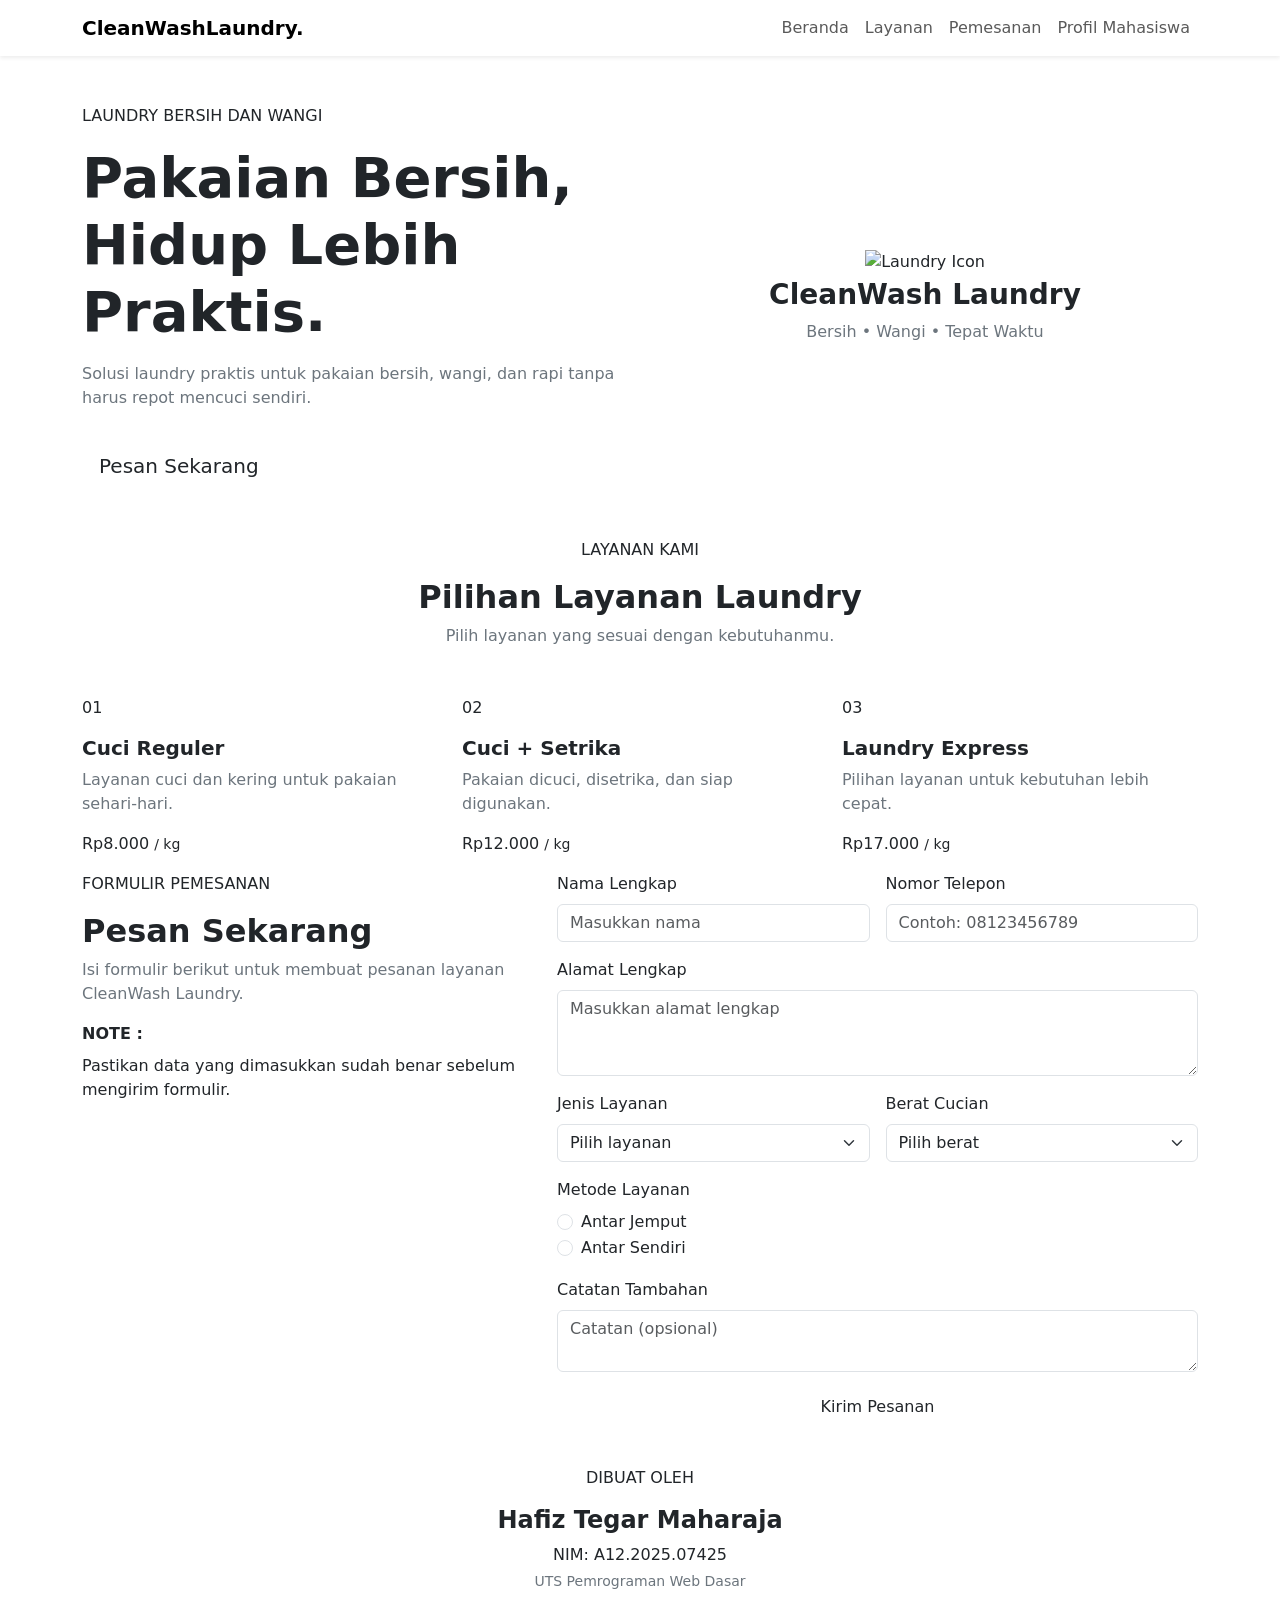
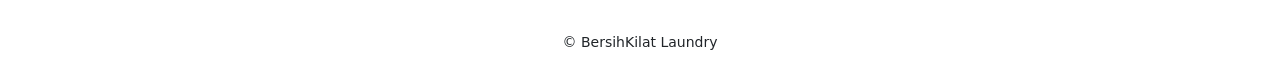
==== index.html @ f5bc52a9 "Add files via upload" ====
<!DOCTYPE html>
<html lang="id">
<head>
    <meta charset="UTF-8">
    <meta name="viewport" content="width=device-width, initial-scale=1.0">
    <title>CleanWash Laundry</title>

    <!-- Bootstrap 5.3.8 -->
    <link href="https://cdn.jsdelivr.net/npm/bootstrap@5.3.8/dist/css/bootstrap.min.css"
          rel="stylesheet"
          integrity="sha384-sRIl4kxILFvY47J16cr9ZwB07vP4J8+LH7qKQnuqkuIAvNWLzeN8tE5YBujZqJLB"
          crossorigin="anonymous">

    <!-- CSS buatan sendiri -->
    <link rel="stylesheet" href="style.css">
    <script src="script.js" defer></script>
</head>
<body>

<!-- NAVBAR -->
<nav class="navbar navbar-expand-lg navbar-light bg-white sticky-top shadow-sm">
    <div class="container">
        <a class="navbar-brand fw-bold" href="#beranda">
            CleanWash<span class="text-hijau">Laundry.</span>
        </a>

        <button class="navbar-toggler" type="button"
                data-bs-toggle="collapse" data-bs-target="#menuNavbar"
                aria-controls="menuNavbar" aria-expanded="false"
                aria-label="Buka navigasi">
            <span class="navbar-toggler-icon"></span>
        </button>

        <div class="collapse navbar-collapse" id="menuNavbar">
            <ul class="navbar-nav ms-auto">
                <li class="nav-item">
                    <a class="nav-link" href="#beranda">Beranda</a>
                </li>
                <li class="nav-item">
                    <a class="nav-link" href="#layanan">Layanan</a>
                </li>
                <li class="nav-item">
                    <a class="nav-link" href="#pesanan">Pemesanan</a>
                </li>
                <li class="nav-item">
                    <a class="nav-link" href="#profil">Profil Mahasiswa</a>
                </li>
            </ul>
        </div>
    </div>
</nav>

<main>
    <header class="hero" id="beranda">
        <div class="container py-5">
            <div class="row align-items-center g-4">
                <div class="col-lg-6">
                    <p class="label-hijau">LAUNDRY BERSIH DAN WANGI</p>
                    <h1 class="display-4 fw-bold">
                        Pakaian Bersih,<br>
                        Hidup Lebih Praktis.
                    </h1>
                    <p class="text-secondary mt-3">
                        Solusi laundry praktis untuk pakaian bersih,
                        wangi, dan rapi tanpa harus repot mencuci sendiri.
                    </p>

                    <a href="#pesanan" class="btn btn-hijau btn-lg mt-3">
                        Pesan Sekarang
                    </a>
                </div>

                <div class="col-lg-6">
                    <div class="hero-card text-center">
                        <img src="/images/vecteezy_laundry-logo-design-vector-template_13979514.jpg" alt="Laundry Icon" class="img-fluid mb-1">
                        <h3 class="fw-bold">CleanWash Laundry</h3>
                        <p class="text-secondary mb-0">
                            Bersih • Wangi • Tepat Waktu
                        </p>
                    </div>
                </div>
            </div>
        </div>
    </header>

    <!-- LAYANAN -->
    <section class="section-padding" id="layanan">
        <div class="container">
            <div class="text-center mb-5">
                <p class="label-hijau">LAYANAN KAMI</p>
                <h2 class="fw-bold">Pilihan Layanan Laundry</h2>
                <p class="text-secondary">
                    Pilih layanan yang sesuai dengan kebutuhanmu.
                </p>
            </div>

            <div class="row g-4">
                <div class="col-md-4">
                    <article class="service-card h-100">
                        <span class="nomor">01</span>
                        <h3 class="h5 fw-bold mt-3">Cuci Reguler</h3>
                        <p class="text-secondary">
                            Layanan cuci dan kering untuk pakaian sehari-hari.
                        </p>
                        <p class="harga">Rp8.000 <small>/ kg</small></p>
                    </article>
                </div>

                <div class="col-md-4">
                    <article class="service-card h-100">
                        <span class="nomor">02</span>
                        <h3 class="h5 fw-bold mt-3">Cuci + Setrika</h3>
                        <p class="text-secondary">
                            Pakaian dicuci, disetrika, dan siap digunakan.
                        </p>
                        <p class="harga">Rp12.000 <small>/ kg</small></p>
                    </article>
                </div>

                <div class="col-md-4">
                    <article class="service-card h-100">
                        <span class="nomor">03</span>
                        <h3 class="h5 fw-bold mt-3">Laundry Express</h3>
                        <p class="text-secondary">
                            Pilihan layanan untuk kebutuhan lebih cepat.
                        </p>
                        <p class="harga">Rp17.000 <small>/ kg</small></p>
                    </article>
                </div>
            </div>
        </div>
    </section>

    <!-- FORM PEMESANAN -->
    <section class="section-padding bagian-form" id="pesanan">
        <div class="container">
            <div class="row g-4">
                <div class="col-lg-5">
                    <p class="label-hijau">FORMULIR PEMESANAN</p>
                    <h2 class="fw-bold">Pesan Sekarang</h2>
                    <p class="text-secondary">
                        Isi formulir berikut untuk membuat pesanan
                        layanan CleanWash Laundry.
                    </p>
                    <div class="catatan">
                        <strong>NOTE :</strong>
                        <p class="mb-0 mt-2">
                            Pastikan data yang dimasukkan sudah benar
                            sebelum mengirim formulir.
                        </p>
                    </div>
                </div>

                <div class="col-lg-7">
                    <form id="formLaundry" class="form-card">
                        <div class="row g-3">

                            <!-- Input text -->
                            <div class="col-md-6">
                                <label for="nama" class="form-label">
                                    Nama Lengkap
                                </label>
                                <input type="text" class="form-control"
                                       id="nama" name="nama"
                                       placeholder="Masukkan nama" required>
                            </div>

                            <!-- Input text -->
                            <div class="col-md-6">
                                <label for="telepon" class="form-label">
                                    Nomor Telepon
                                </label>
                                <input type="text" class="form-control"
                                       id="telepon" name="telepon"
                                       placeholder="Contoh: 08123456789" required>
                            </div>

                            <!-- Textarea -->
                            <div class="col-12">
                                <label for="alamat" class="form-label">
                                    Alamat Lengkap
                                </label>
                                <textarea class="form-control"
                                          id="alamat" name="alamat"
                                          rows="3"
                                          placeholder="Masukkan alamat lengkap"
                                          required></textarea>
                            </div>

                            <!-- Dropdown select -->
                            <div class="col-md-6">
                                <label for="layanan" class="form-label">
                                    Jenis Layanan
                                </label>
                                <select class="form-select" id="layanan"
                                        name="layanan" required>
                                    <option value="">Pilih layanan</option>
                                    <option value="Cuci Reguler">
                                        Cuci Reguler
                                    </option>
                                    <option value="Cuci + Setrika">
                                        Cuci + Setrika
                                    </option>
                                    <option value="Laundry Express">
                                        Laundry Express
                                    </option>
                                </select>
                            </div>

                            <!-- Dropdown select -->
                            <div class="col-md-6">
                                <label for="berat" class="form-label">
                                    Berat Cucian
                                </label>
                                <select class="form-select" id="berat"
                                        name="berat" required>
                                    <option value="">Pilih berat</option>
                                    <option value="1">1 kg</option>
                                    <option value="2">2 kg</option>
                                    <option value="3">3 kg</option>
                                    <option value="4">4 kg</option>
                                    <option value="5">5 kg</option>
                                    <option value="6">> 5 kg</option>
                                </select>
                            </div>

                            <!-- Radio button -->
                            <div class="col-12">
                                <label class="form-label d-block">
                                    Metode Layanan
                                </label>

                                <div class="form-check">
                                    <input class="form-check-input"
                                           type="radio" name="metode"
                                           id="antarJemput"
                                           value="Antar Jemput" required>
                                    <label class="form-check-label"
                                           for="antarJemput">
                                        Antar Jemput
                                    </label>
                                </div>

                                <div class="form-check">
                                    <input class="form-check-input"
                                           type="radio" name="metode"
                                           id="antarSendiri"
                                           value="Antar Sendiri">
                                    <label class="form-check-label"
                                           for="antarSendiri">
                                        Antar Sendiri
                                    </label>
                                </div>
                            </div>

                            <!-- Textarea -->
                            <div class="col-12">
                                <label for="catatan" class="form-label">
                                    Catatan Tambahan
                                </label>
                                <textarea class="form-control"
                                          id="catatan" name="catatan"
                                          rows="2"
                                          placeholder="Catatan (opsional)"></textarea>
                            </div>

                            <div class="col-12">
                                <button type="submit"
                                        class="btn btn-hijau w-100">
                                    Kirim Pesanan
                                </button>
                            </div>

                            <!-- Hasil JavaScript -->
                            <div class="col-12">
                                <div id="hasilPesanan"
                                     class="alert d-none"
                                     role="status" aria-live="polite"></div>
                            </div>
                        </div>
                    </form>
                </div>
            </div>
        </div>
    </section>

    <!-- IDENTITAS MAHASISWA DI BAGIAN BAWAH -->
    <section class="profil-mahasiswa text-center" id="profil">
        <div class="container py-4">
            <p class="label-hijau">DIBUAT OLEH</p>
            <h2 class="h4 fw-bold">Hafiz Tegar Maharaja</h2>
            <p class="mb-1">NIM: A12.2025.07425</p>
            <p class="text-secondary small mb-0">
                UTS Pemrograman Web Dasar
            </p>
        </div>
    </section>
</main>

<footer class="footer">
    <div class="container text-center py-3">
        <p class="mb-0 small">
            &copy; <span id="tahun"></span> BersihKilat Laundry
        </p>
    </div>
</footer>

<!-- Bootstrap JavaScript -->
<script src="https://cdn.jsdelivr.net/npm/bootstrap@5.3.8/dist/js/bootstrap.bundle.min.js"
        integrity="sha384-FKyoEForCGlyvwx9Hj09JcYn3nv7wiPVlz7YYwJrWVcXK/BmnVDxM+D2scQbITxI"
        crossorigin="anonymous"></script>

</body>
</html>
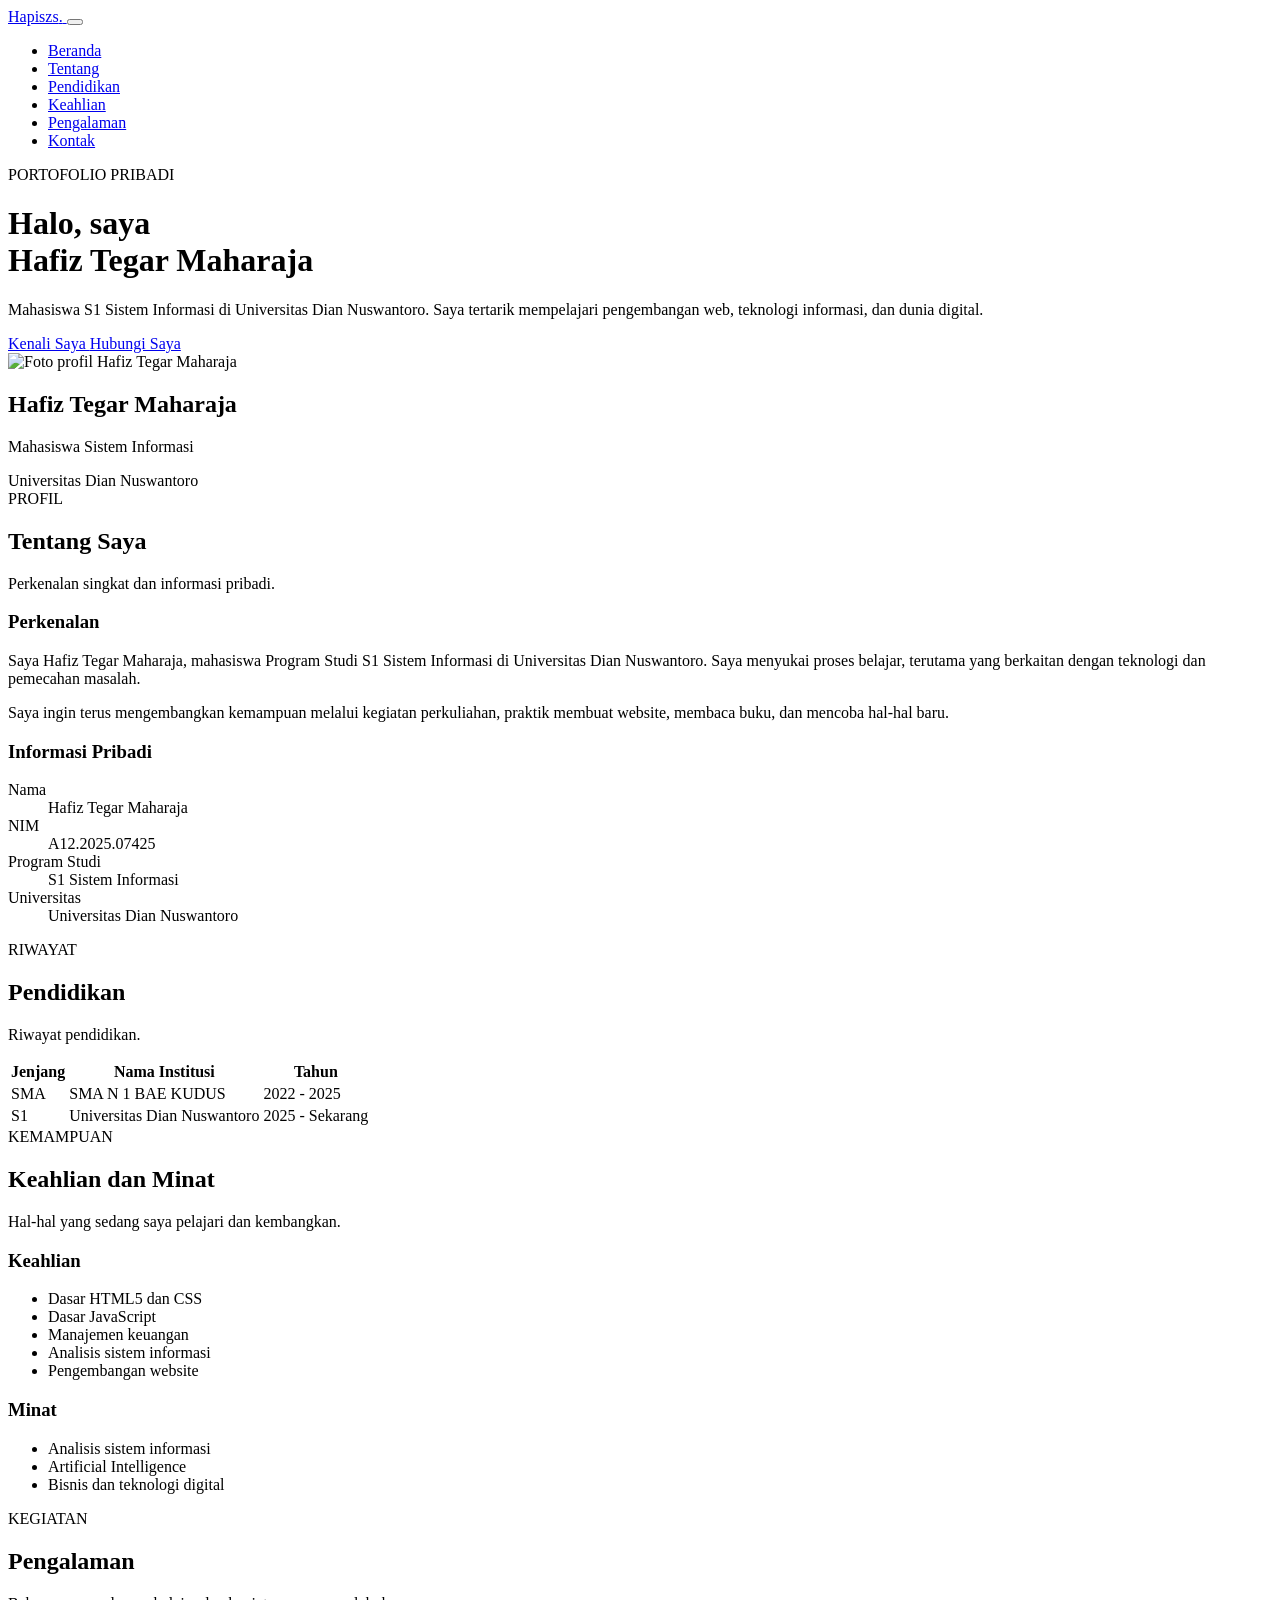
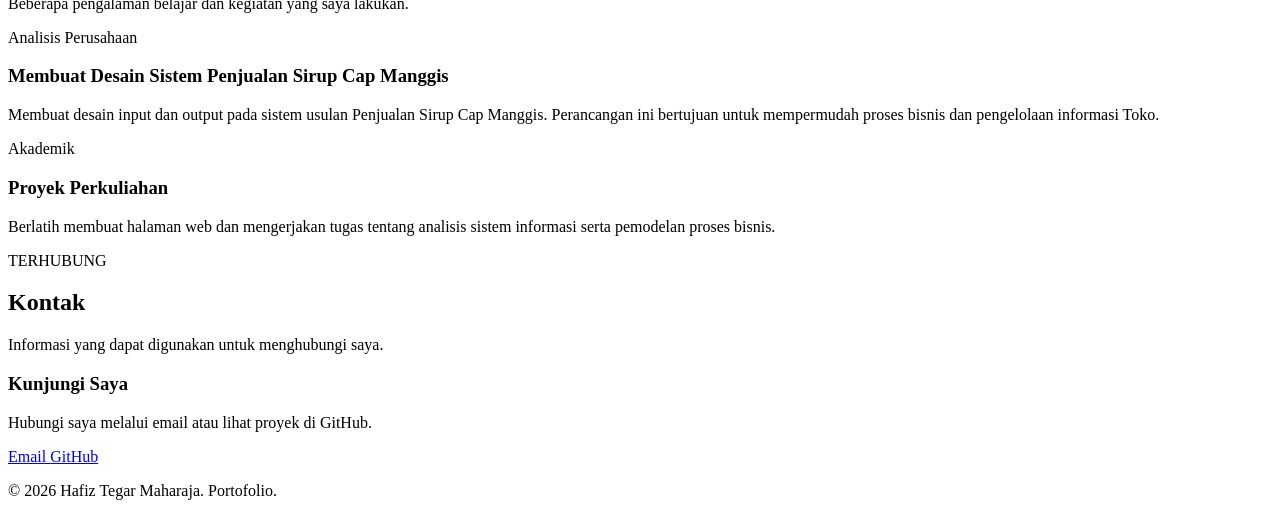
==== commit 07951e25: "Add files via upload" ====
--- a/index.html
+++ b/index.html
@@ -1,315 +1,351 @@
-
-<!DOCTYPE html>
+<!doctype html>
 <html lang="id">
-<head>
-    <meta charset="UTF-8">
-    <meta name="viewport" content="width=device-width, initial-scale=1.0">
-    <title>CleanWash Laundry</title>
+  <head>
+    <meta charset="UTF-8" />
+    <meta name="viewport" content="width=device-width, initial-scale=1.0" />
+    <meta
+      name="description"
+      content="Portofolio Hafiz Tegar Maharaja."
+    />
+
+    <title>Portofolio | Hafiz Tegar Maharaja</title>
 
     <!-- Bootstrap 5.3.8 -->
-    <link href="https://cdn.jsdelivr.net/npm/bootstrap@5.3.8/dist/css/bootstrap.min.css"
-          rel="stylesheet"
-          integrity="sha384-sRIl4kxILFvY47J16cr9ZwB07vP4J8+LH7qKQnuqkuIAvNWLzeN8tE5YBujZqJLB"
-          crossorigin="anonymous">
-
-    <!-- CSS buatan sendiri -->
-    <link rel="stylesheet" href="style.css">
-    <script src="script.js" defer></script>
-</head>
-<body>
-
-<!-- NAVBAR -->
-<nav class="navbar navbar-expand-lg navbar-light bg-white sticky-top shadow-sm">
-    <div class="container">
+    <link rel="stylesheet" href="bootstrap-5.3.8-dist/css/bootstrap.min.css" />
+
+    <!-- CSS utama -->
+    <link rel="stylesheet" href="css/style.css" />
+  </head>
+
+  <body>
+    <!-- =========================
+         NAVIGASI
+    ========================== -->
+    <nav
+      class="navbar navbar-expand-lg navbar-dark navbar-custom sticky-top"
+      aria-label="Navigasi utama"
+    >
+      <div class="container">
         <a class="navbar-brand fw-bold" href="#beranda">
-            CleanWash<span class="text-hijau">Laundry.</span>
+          Hapiszs<span class="brand-dot">.</span>
         </a>
 
-        <button class="navbar-toggler" type="button"
-                data-bs-toggle="collapse" data-bs-target="#menuNavbar"
-                aria-controls="menuNavbar" aria-expanded="false"
-                aria-label="Buka navigasi">
-            <span class="navbar-toggler-icon"></span>
+        <button
+          class="navbar-toggler"
+          type="button"
+          data-bs-toggle="collapse"
+          data-bs-target="#menuNavigasi"
+          aria-controls="menuNavigasi"
+          aria-expanded="false"
+          aria-label="Buka atau tutup menu"
+        >
+          <span class="navbar-toggler-icon"></span>
         </button>
 
-        <div class="collapse navbar-collapse" id="menuNavbar">
-            <ul class="navbar-nav ms-auto">
-                <li class="nav-item">
-                    <a class="nav-link" href="#beranda">Beranda</a>
-                </li>
-                <li class="nav-item">
-                    <a class="nav-link" href="#layanan">Layanan</a>
-                </li>
-                <li class="nav-item">
-                    <a class="nav-link" href="#pesanan">Pemesanan</a>
-                </li>
-                <li class="nav-item">
-                    <a class="nav-link" href="#profil">Profil Mahasiswa</a>
-                </li>
-            </ul>
-        </div>
-    </div>
-</nav>
-
-<main>
+        <div class="collapse navbar-collapse" id="menuNavigasi">
+          <ul class="navbar-nav ms-auto align-items-lg-center">
+            <li class="nav-item">
+              <a class="nav-link" href="#beranda">Beranda</a>
+            </li>
+
+            <li class="nav-item">
+              <a class="nav-link" href="#tentang">Tentang</a>
+            </li>
+
+            <li class="nav-item">
+              <a class="nav-link" href="#pendidikan">Pendidikan</a>
+            </li>
+
+            <li class="nav-item">
+              <a class="nav-link" href="#keahlian">Keahlian</a>
+            </li>
+
+            <li class="nav-item">
+              <a class="nav-link" href="#pengalaman">Pengalaman</a>
+            </li>
+
+            <li class="nav-item">
+              <a class="nav-link" href="#kontak">Kontak</a>
+            </li>
+          </ul>
+        </div>
+      </div>
+    </nav>
+
+    <!-- =========================
+         HEADER / BERANDA
+    ========================== -->
     <header class="hero" id="beranda">
-        <div class="container py-5">
-            <div class="row align-items-center g-4">
-                <div class="col-lg-6">
-                    <p class="label-hijau">LAUNDRY BERSIH DAN WANGI</p>
-                    <h1 class="display-4 fw-bold">
-                        Pakaian Bersih,<br>
-                        Hidup Lebih Praktis.
-                    </h1>
-                    <p class="text-secondary mt-3">
-                        Solusi laundry praktis untuk pakaian bersih,
-                        wangi, dan rapi tanpa harus repot mencuci sendiri.
-                    </p>
-
-                    <a href="#pesanan" class="btn btn-hijau btn-lg mt-3">
-                        Pesan Sekarang
-                    </a>
-                </div>
-
-                <div class="col-lg-6">
-                    <div class="hero-card text-center">
-                        <img src="/images/vecteezy_laundry-logo-design-vector-template_13979514.jpg" alt="Laundry Icon" class="img-fluid mb-1">
-                        <h3 class="fw-bold">CleanWash Laundry</h3>
-                        <p class="text-secondary mb-0">
-                            Bersih • Wangi • Tepat Waktu
-                        </p>
-                    </div>
-                </div>
-            </div>
-        </div>
+      <div class="container">
+        <div class="row align-items-center g-5">
+          <div class="col-lg-8">
+            <p class="hero-label">PORTOFOLIO PRIBADI</p>
+
+            <h1>
+              Halo, saya<br />
+              Hafiz Tegar Maharaja
+            </h1>
+
+            <p class="hero-description">
+              Mahasiswa S1 Sistem Informasi di Universitas Dian Nuswantoro. Saya
+              tertarik mempelajari pengembangan web, teknologi informasi, dan
+              dunia digital.
+            </p>
+
+            <div class="d-flex flex-wrap gap-2 mt-4">
+              <a href="#tentang" class="btn btn-light btn-lg"> Kenali Saya </a>
+
+              <a href="#kontak" class="btn btn-outline-light btn-lg">
+                Hubungi Saya
+              </a>
+            </div>
+          </div>
+
+          <div class="col-lg-4">
+            <div class="profile-card mx-auto">
+              <img
+                src="/images/ayam.jpg"
+                alt="Foto profil Hafiz Tegar Maharaja"
+                class="avatar"
+              />
+
+              <h2 class="profile-name">Hafiz Tegar Maharaja</h2>
+
+              <p class="mb-2">Mahasiswa Sistem Informasi</p>
+
+              <span class="profile-university">
+                Universitas Dian Nuswantoro
+              </span>
+            </div>
+          </div>
+        </div>
+      </div>
     </header>
 
-    <!-- LAYANAN -->
-    <section class="section-padding" id="layanan">
-        <div class="container">
-            <div class="text-center mb-5">
-                <p class="label-hijau">LAYANAN KAMI</p>
-                <h2 class="fw-bold">Pilihan Layanan Laundry</h2>
-                <p class="text-secondary">
-                    Pilih layanan yang sesuai dengan kebutuhanmu.
+    <!-- =========================
+         KONTEN UTAMA
+    ========================== -->
+    <main>
+      <!-- TENTANG SAYA -->
+      <section class="content-section" id="tentang">
+        <div class="container">
+          <div class="section-heading">
+            <span class="section-label">PROFIL</span>
+            <h2>Tentang Saya</h2>
+            <p>Perkenalan singkat dan informasi pribadi.</p>
+          </div>
+
+          <div class="row g-4">
+            <div class="col-lg-7">
+              <div class="info-card h-100">
+                <h3 class="card-title">Perkenalan</h3>
+
+                <p>
+                  Saya Hafiz Tegar Maharaja, mahasiswa Program Studi S1 Sistem
+                  Informasi di Universitas Dian Nuswantoro. Saya menyukai proses
+                  belajar, terutama yang berkaitan dengan teknologi dan
+                  pemecahan masalah.
                 </p>
-            </div>
-
-            <div class="row g-4">
-                <div class="col-md-4">
-                    <article class="service-card h-100">
-                        <span class="nomor">01</span>
-                        <h3 class="h5 fw-bold mt-3">Cuci Reguler</h3>
-                        <p class="text-secondary">
-                            Layanan cuci dan kering untuk pakaian sehari-hari.
-                        </p>
-                        <p class="harga">Rp8.000 <small>/ kg</small></p>
-                    </article>
-                </div>
-
-                <div class="col-md-4">
-                    <article class="service-card h-100">
-                        <span class="nomor">02</span>
-                        <h3 class="h5 fw-bold mt-3">Cuci + Setrika</h3>
-                        <p class="text-secondary">
-                            Pakaian dicuci, disetrika, dan siap digunakan.
-                        </p>
-                        <p class="harga">Rp12.000 <small>/ kg</small></p>
-                    </article>
-                </div>
-
-                <div class="col-md-4">
-                    <article class="service-card h-100">
-                        <span class="nomor">03</span>
-                        <h3 class="h5 fw-bold mt-3">Laundry Express</h3>
-                        <p class="text-secondary">
-                            Pilihan layanan untuk kebutuhan lebih cepat.
-                        </p>
-                        <p class="harga">Rp17.000 <small>/ kg</small></p>
-                    </article>
-                </div>
-            </div>
-        </div>
-    </section>
-
-    <!-- FORM PEMESANAN -->
-    <section class="section-padding bagian-form" id="pesanan">
-        <div class="container">
-            <div class="row g-4">
-                <div class="col-lg-5">
-                    <p class="label-hijau">FORMULIR PEMESANAN</p>
-                    <h2 class="fw-bold">Pesan Sekarang</h2>
-                    <p class="text-secondary">
-                        Isi formulir berikut untuk membuat pesanan
-                        layanan CleanWash Laundry.
-                    </p>
-                    <div class="catatan">
-                        <strong>NOTE :</strong>
-                        <p class="mb-0 mt-2">
-                            Pastikan data yang dimasukkan sudah benar
-                            sebelum mengirim formulir.
-                        </p>
-                    </div>
-                </div>
-
-                <div class="col-lg-7">
-                    <form id="formLaundry" class="form-card">
-                        <div class="row g-3">
-
-                            <!-- Input text -->
-                            <div class="col-md-6">
-                                <label for="nama" class="form-label">
-                                    Nama Lengkap
-                                </label>
-                                <input type="text" class="form-control"
-                                       id="nama" name="nama"
-                                       placeholder="Masukkan nama" required>
-                            </div>
-
-                            <!-- Input text -->
-                            <div class="col-md-6">
-                                <label for="telepon" class="form-label">
-                                    Nomor Telepon
-                                </label>
-                                <input type="text" class="form-control"
-                                       id="telepon" name="telepon"
-                                       placeholder="Contoh: 08123456789" required>
-                            </div>
-
-                            <!-- Textarea -->
-                            <div class="col-12">
-                                <label for="alamat" class="form-label">
-                                    Alamat Lengkap
-                                </label>
-                                <textarea class="form-control"
-                                          id="alamat" name="alamat"
-                                          rows="3"
-                                          placeholder="Masukkan alamat lengkap"
-                                          required></textarea>
-                            </div>
-
-                            <!-- Dropdown select -->
-                            <div class="col-md-6">
-                                <label for="layanan" class="form-label">
-                                    Jenis Layanan
-                                </label>
-                                <select class="form-select" id="layanan"
-                                        name="layanan" required>
-                                    <option value="">Pilih layanan</option>
-                                    <option value="Cuci Reguler">
-                                        Cuci Reguler
-                                    </option>
-                                    <option value="Cuci + Setrika">
-                                        Cuci + Setrika
-                                    </option>
-                                    <option value="Laundry Express">
-                                        Laundry Express
-                                    </option>
-                                </select>
-                            </div>
-
-                            <!-- Dropdown select -->
-                            <div class="col-md-6">
-                                <label for="berat" class="form-label">
-                                    Berat Cucian
-                                </label>
-                                <select class="form-select" id="berat"
-                                        name="berat" required>
-                                    <option value="">Pilih berat</option>
-                                    <option value="1">1 kg</option>
-                                    <option value="2">2 kg</option>
-                                    <option value="3">3 kg</option>
-                                    <option value="4">4 kg</option>
-                                    <option value="5">5 kg</option>
-                                    <option value="6">> 5 kg</option>
-                                </select>
-                            </div>
-
-                            <!-- Radio button -->
-                            <div class="col-12">
-                                <label class="form-label d-block">
-                                    Metode Layanan
-                                </label>
-
-                                <div class="form-check">
-                                    <input class="form-check-input"
-                                           type="radio" name="metode"
-                                           id="antarJemput"
-                                           value="Antar Jemput" required>
-                                    <label class="form-check-label"
-                                           for="antarJemput">
-                                        Antar Jemput
-                                    </label>
-                                </div>
-
-                                <div class="form-check">
-                                    <input class="form-check-input"
-                                           type="radio" name="metode"
-                                           id="antarSendiri"
-                                           value="Antar Sendiri">
-                                    <label class="form-check-label"
-                                           for="antarSendiri">
-                                        Antar Sendiri
-                                    </label>
-                                </div>
-                            </div>
-
-                            <!-- Textarea -->
-                            <div class="col-12">
-                                <label for="catatan" class="form-label">
-                                    Catatan Tambahan
-                                </label>
-                                <textarea class="form-control"
-                                          id="catatan" name="catatan"
-                                          rows="2"
-                                          placeholder="Catatan (opsional)"></textarea>
-                            </div>
-
-                            <div class="col-12">
-                                <button type="submit"
-                                        class="btn btn-hijau w-100">
-                                    Kirim Pesanan
-                                </button>
-                            </div>
-
-                            <!-- Hasil JavaScript -->
-                            <div class="col-12">
-                                <div id="hasilPesanan"
-                                     class="alert d-none"
-                                     role="status" aria-live="polite"></div>
-                            </div>
-                        </div>
-                    </form>
-                </div>
-            </div>
-        </div>
-    </section>
-
-    <!-- IDENTITAS MAHASISWA DI BAGIAN BAWAH -->
-    <section class="profil-mahasiswa text-center" id="profil">
-        <div class="container py-4">
-            <p class="label-hijau">DIBUAT OLEH</p>
-            <h2 class="h4 fw-bold">Hafiz Tegar Maharaja</h2>
-            <p class="mb-1">NIM: A12.2025.07425</p>
-            <p class="text-secondary small mb-0">
-                UTS Pemrograman Web Dasar
-            </p>
-        </div>
-    </section>
-</main>
-
-<footer class="footer">
-    <div class="container text-center py-3">
-        <p class="mb-0 small">
-            &copy; <span id="tahun"></span> BersihKilat Laundry
+
+                <p class="mb-0">
+                  Saya ingin terus mengembangkan kemampuan melalui kegiatan
+                  perkuliahan, praktik membuat website, membaca buku, dan
+                  mencoba hal-hal baru.
+                </p>
+              </div>
+            </div>
+
+            <div class="col-lg-5">
+              <div class="info-card h-100">
+                <h3 class="card-title">Informasi Pribadi</h3>
+
+                <dl class="detail-grid mb-0">
+                  <dt>Nama</dt>
+                  <dd>Hafiz Tegar Maharaja</dd>
+
+                  <dt>NIM</dt>
+                  <dd><A12 class="2025 07425">A12.2025.07425</A12></dd>
+
+                  <dt>Program Studi</dt>
+                  <dd>S1 Sistem Informasi</dd>
+
+                  <dt>Universitas</dt>
+                  <dd>Universitas Dian Nuswantoro</dd>
+                </dl>
+              </div>
+            </div>
+          </div>
+        </div>
+      </section>
+
+      <!-- PENDIDIKAN -->
+      <section class="content-section section-muted" id="pendidikan">
+        <div class="container">
+          <div class="section-heading">
+            <span class="section-label">RIWAYAT</span>
+            <h2>Pendidikan</h2>
+            <p>Riwayat pendidikan.</p>
+          </div>
+
+          <div class="info-card">
+            <div class="table-responsive">
+              <table class="table table-hover align-middle mb-0">
+                <thead>
+                  <tr>
+                    <th scope="col">Jenjang</th>
+                    <th scope="col">Nama Institusi</th>
+                    <th scope="col">Tahun</th>
+                  </tr>
+                </thead>
+
+                <tbody>
+                  <tr>
+                    <td>SMA</td>
+                    <td>SMA N 1 BAE KUDUS</td>
+                    <td>2022 - 2025</td>
+                  </tr>
+
+                  <tr>
+                    <td>S1</td>
+                    <td>Universitas Dian Nuswantoro</td>
+                    <td>2025 - Sekarang</td>
+                  </tr>
+                </tbody>
+              </table>
+            </div>
+          </div>
+        </div>
+      </section>
+
+      <!-- KEAHLIAN DAN MINAT -->
+      <section class="content-section" id="keahlian">
+        <div class="container">
+          <div class="section-heading">
+            <span class="section-label">KEMAMPUAN</span>
+            <h2>Keahlian dan Minat</h2>
+            <p>Hal-hal yang sedang saya pelajari dan kembangkan.</p>
+          </div>
+
+          <div class="row g-4">
+            <div class="col-md-6">
+              <div class="info-card h-100">
+                <h3 class="card-title">Keahlian</h3>
+
+                <ul class="custom-list mb-0">
+                  <li>Dasar HTML5 dan CSS</li>
+                  <li>Dasar JavaScript</li>
+                  <li>Manajemen keuangan</li>
+                  <li>Analisis sistem informasi</li>
+                  <li>Pengembangan website</li>
+                </ul>
+              </div>
+            </div>
+
+            <div class="col-md-6">
+              <div class="info-card h-100">
+                <h3 class="card-title">Minat</h3>
+
+                <ul class="custom-list mb-0">
+                  <li>Analisis sistem informasi</li>
+                  <li>Artificial Intelligence</li>
+                  <li>Bisnis dan teknologi digital</li>
+                </ul>
+              </div>
+            </div>
+          </div>
+        </div>
+      </section>
+
+      <!-- =========================
+             PENGALAMAN
+        ========================== -->
+      <section class="content-section section-muted" id="pengalaman">
+        <div class="container">
+          <div class="section-heading">
+            <span class="section-label">KEGIATAN</span>
+            <h2>Pengalaman</h2>
+            <p>Beberapa pengalaman belajar dan kegiatan yang saya lakukan.</p>
+          </div>
+
+          <div class="row g-4">
+            <div class="col-md-6">
+              <article class="info-card experience-card h-100">
+                <span class="experience-type"> Analisis Perusahaan </span>
+
+                <h3 class="card-title mt-2">Membuat Desain Sistem Penjualan Sirup Cap Manggis</h3>
+
+                <p class="mb-0">
+                  Membuat desain input dan output pada sistem usulan Penjualan Sirup Cap Manggis. Perancangan ini bertujuan untuk mempermudah
+                  proses bisnis dan pengelolaan informasi Toko.
+                </p>
+              </article>
+            </div>
+
+            <div class="col-md-6">
+              <article class="info-card experience-card h-100">
+                <span class="experience-type"> Akademik </span>
+
+                <h3 class="card-title mt-2">Proyek Perkuliahan</h3>
+
+                <p class="mb-0">
+                  Berlatih membuat halaman web dan mengerjakan tugas tentang
+                  analisis sistem informasi serta pemodelan proses bisnis.
+                </p>
+              </article>
+            </div>
+          </div>
+
+        </div>
+      </section>
+
+      <!-- =========================
+             KONTAK
+        ========================== -->
+      <section class="content-section" id="kontak">
+        <div class="container">
+          <div class="section-heading">
+            <span class="section-label">TERHUBUNG</span>
+            <h2>Kontak</h2>
+            <p>Informasi yang dapat digunakan untuk menghubungi saya.</p>
+          </div>
+
+          <div class="info-card contact-card">
+            <div>
+              <h3 class="card-title">Kunjungi Saya</h3>
+
+              <p class="mb-0">
+                Hubungi saya melalui email atau lihat proyek di GitHub.
+              </p>
+            </div>
+
+            <div class="contact-links">
+              <a href="mailto:tegarmaharajahafiz@gmail.com" class="btn btn-primary">
+              Email
+              </a>
+
+              <a
+                href="https://github.com/tegarmaharajahafiz-art"
+                target="_blank"
+                rel="noopener noreferrer"
+                class="btn btn-outline-primary"
+              >
+                GitHub
+              </a>
+            </div>
+          </div>
+        </div>
+      </section>
+    </main>
+
+    <footer class="site-footer">
+      <div class="container text-center">
+        <p class="mb-0">
+          &copy; 2026 Hafiz Tegar Maharaja. Portofolio.
         </p>
-    </div>
-</footer>
-
-<!-- Bootstrap JavaScript -->
-<script src="https://cdn.jsdelivr.net/npm/bootstrap@5.3.8/dist/js/bootstrap.bundle.min.js"
-        integrity="sha384-FKyoEForCGlyvwx9Hj09JcYn3nv7wiPVlz7YYwJrWVcXK/BmnVDxM+D2scQbITxI"
-        crossorigin="anonymous"></script>
-
-</body>
-</html>
+      </div>
+    </footer>
+
+    <!-- Bootstrap JavaScript -->
+    <script src="bootstrap-5.3.8-dist/js/bootstrap.bundle.min.js"></script>
+  </body>
+</html>
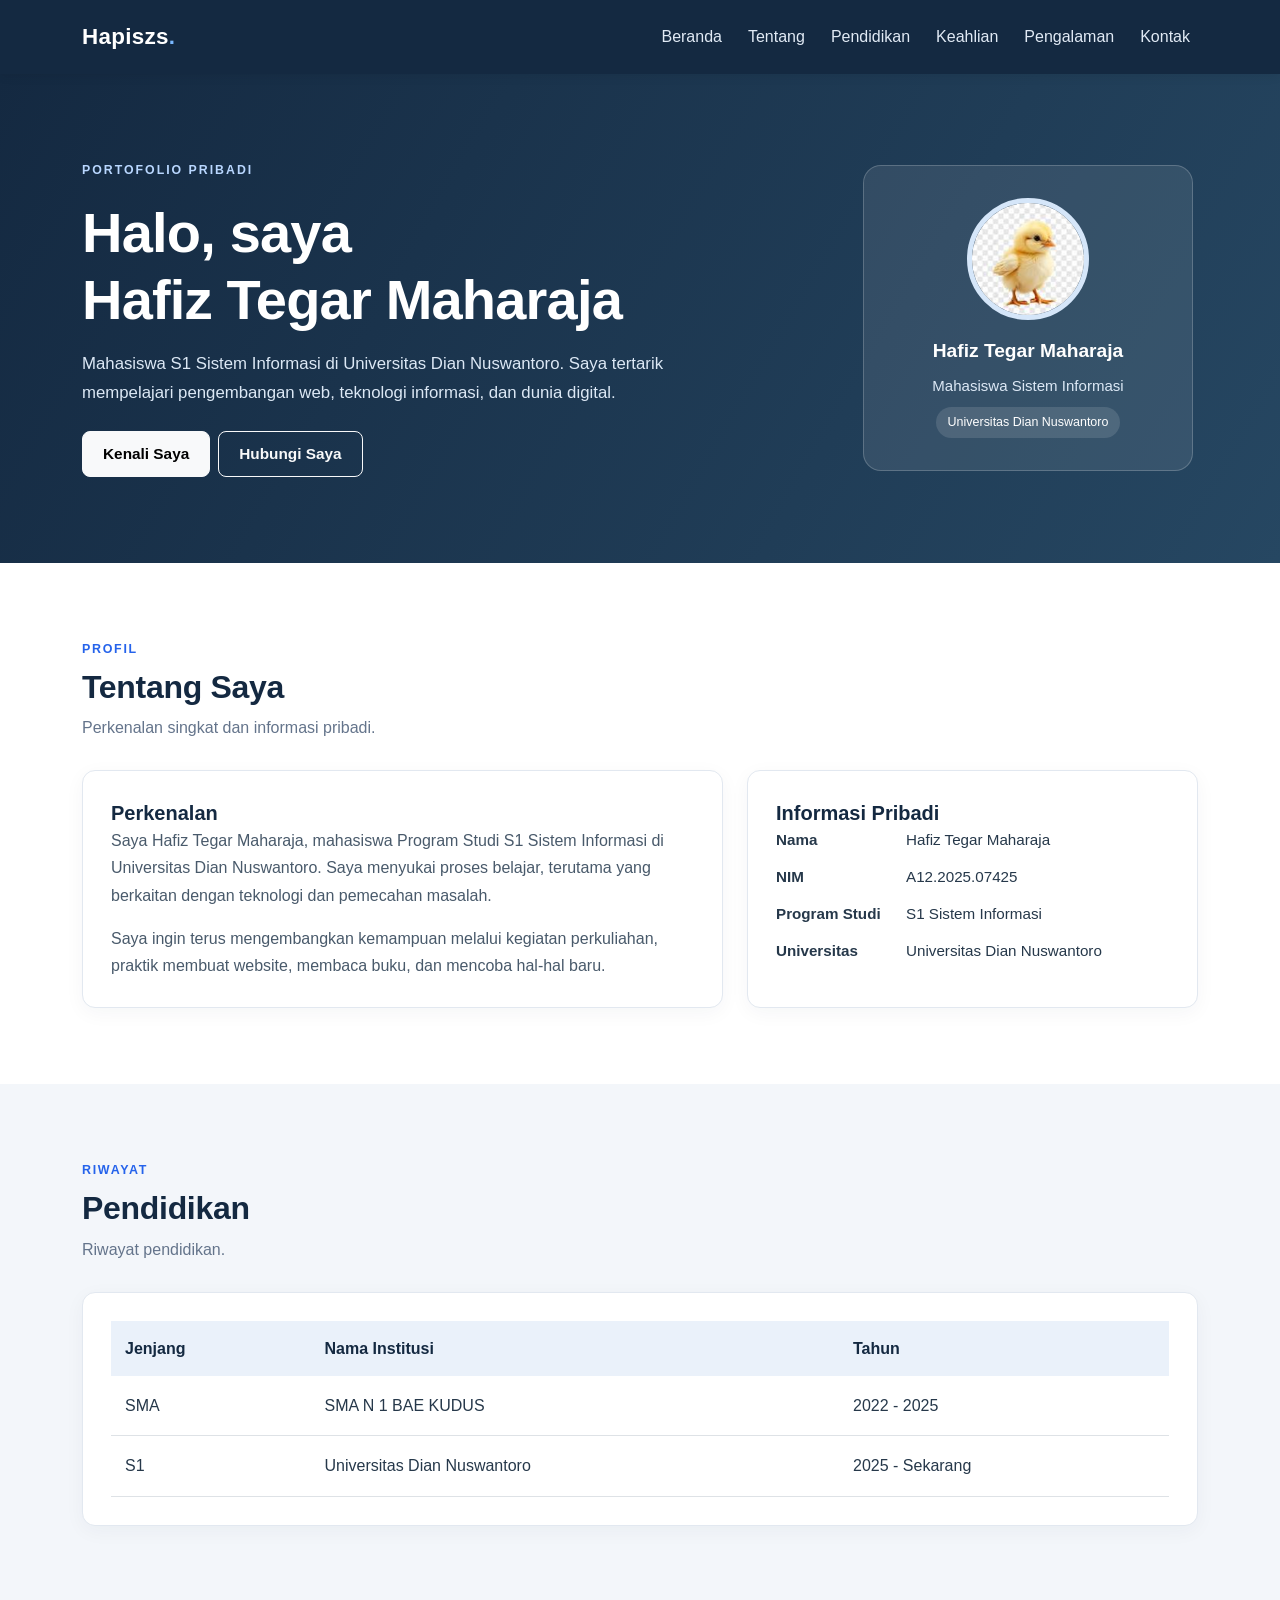
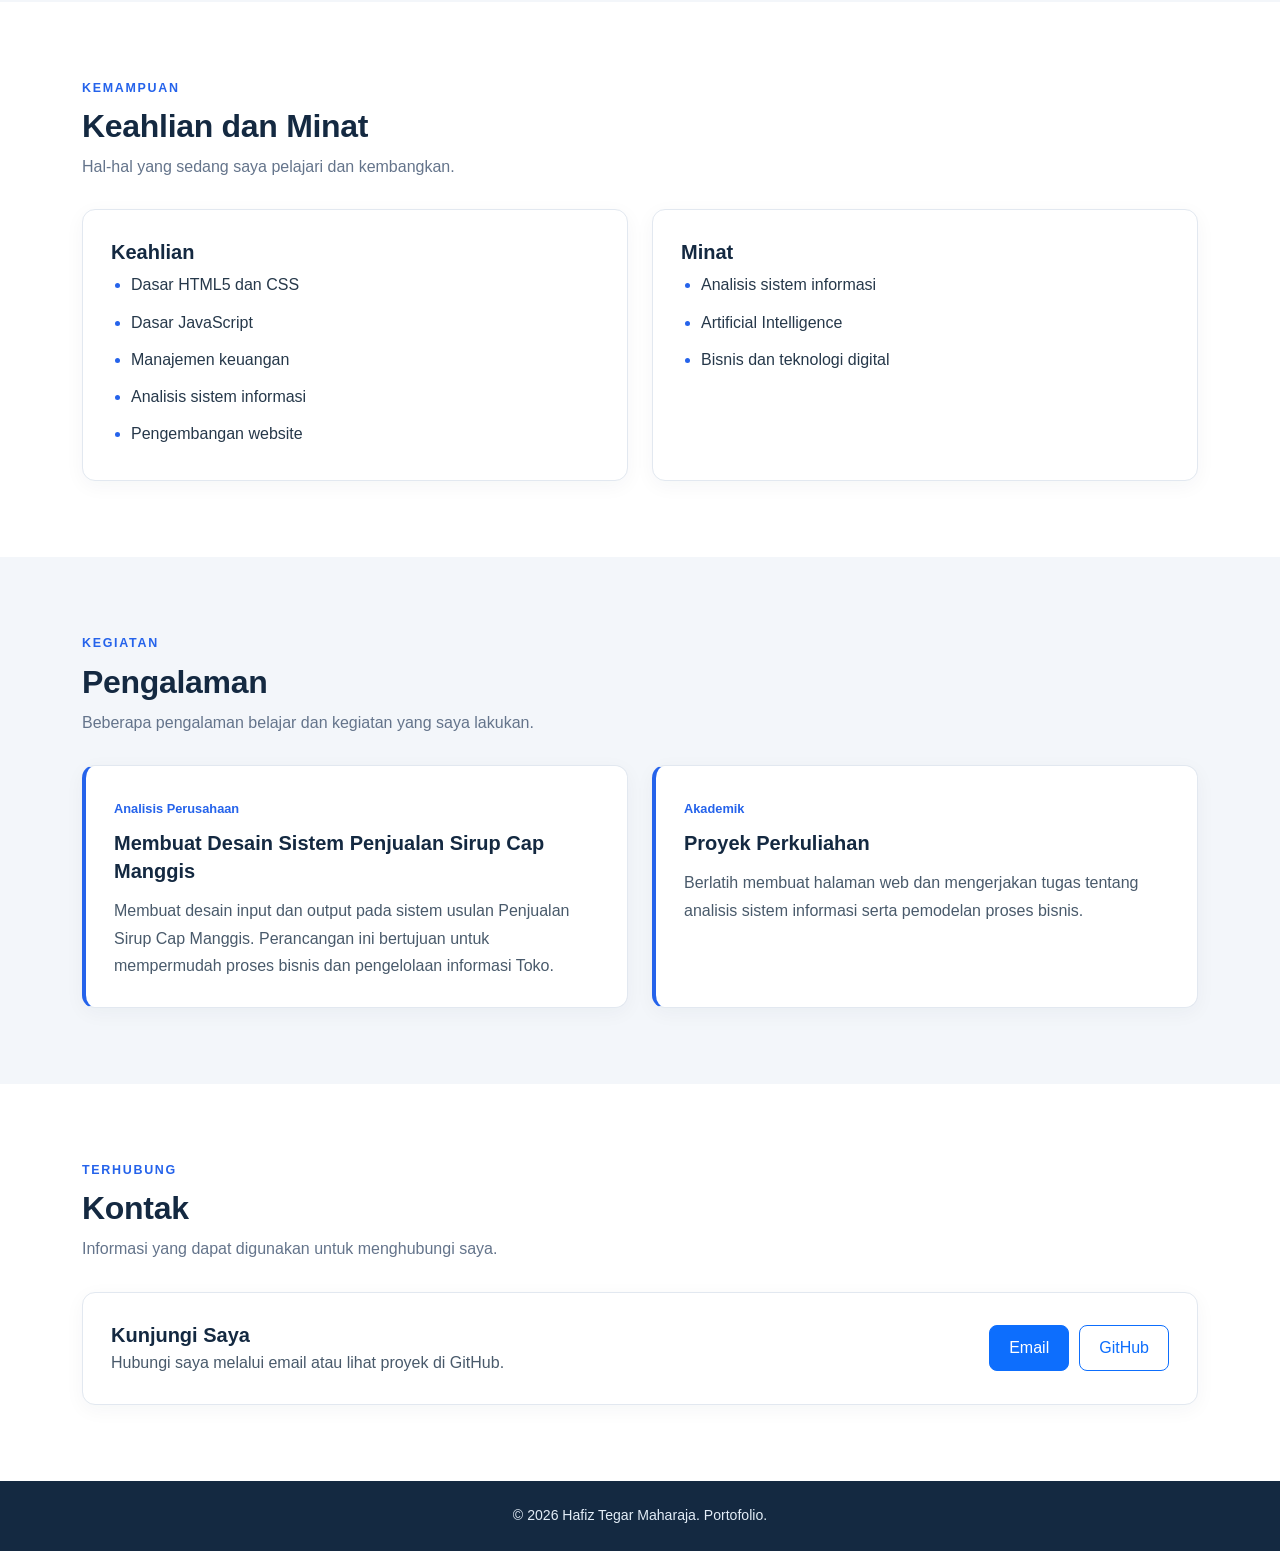
==== commit ed6f24f3: "Update index.html" ====
--- a/index.html
+++ b/index.html
@@ -348,4 +348,4 @@
     <!-- Bootstrap JavaScript -->
     <script src="bootstrap-5.3.8-dist/js/bootstrap.bundle.min.js"></script>
   </body>
-</html>+</html>
--- a/css/style.css
+++ b/css/style.css
@@ -0,0 +1,554 @@
+
+/* ==================================
+   CSS PORTOFOLIO HAFIZ TEGAR
+   ================================== */
+
+/* Variabel warna */
+:root {
+    --navy: #142941;
+    --navy-light: #264762;
+    --blue: #2563eb;
+    --text: #26384a;
+    --muted: #64748b;
+    --background: #f3f6fa;
+    --border: #e2e8f0;
+    --white: #ffffff;
+}
+
+/* Pengaturan dasar */
+* {
+    box-sizing: border-box;
+}
+
+html {
+    scroll-behavior: smooth;
+    scroll-padding-top: 85px;
+}
+
+body {
+    margin: 0;
+    font-family: Arial, Helvetica, sans-serif;
+    color: var(--text);
+    background-color: var(--white);
+    line-height: 1.7;
+}
+
+img {
+    max-width: 100%;
+}
+
+a {
+    text-decoration: none;
+}
+
+section,
+header {
+    scroll-margin-top: 76px;
+}
+
+@media (prefers-reduced-motion: reduce) {
+    html {
+        scroll-behavior: auto;
+    }
+}
+
+
+/* ==================================
+   NAVIGASI
+   ================================== */
+
+.navbar-custom {
+    background-color: var(--navy);
+    padding-top: 13px;
+    padding-bottom: 13px;
+    box-shadow: 0 2px 10px rgba(0, 0, 0, 0.08);
+}
+
+.navbar-custom .navbar-brand {
+    color: var(--white);
+    font-size: 1.4rem;
+    letter-spacing: 0.3px;
+}
+
+.brand-dot {
+    color: #79b8ff;
+}
+
+.navbar-custom .nav-link {
+    color: #e1eaf5;
+    margin-left: 10px;
+    transition: color 0.2s ease;
+}
+
+.navbar-custom .nav-link:hover,
+.navbar-custom .nav-link:focus {
+    color: var(--white);
+}
+
+.navbar-custom .navbar-toggler {
+    border-color: rgba(255, 255, 255, 0.45);
+}
+
+
+/* ==================================
+   HEADER / HERO
+   ================================== */
+
+.hero {
+    background: linear-gradient(
+        120deg,
+        var(--navy),
+        var(--navy-light)
+    );
+
+    color: var(--white);
+    padding: 86px 0;
+}
+
+.hero-label {
+    color: #b9d7ff;
+    font-size: 0.77rem;
+    font-weight: 700;
+    letter-spacing: 2px;
+    margin-bottom: 18px;
+}
+
+.hero h1 {
+    color: var(--white);
+    font-size: clamp(2.2rem, 5vw, 3.5rem);
+    font-weight: 700;
+    line-height: 1.2;
+    letter-spacing: -0.8px;
+    overflow-wrap: anywhere;
+}
+
+.hero-description {
+    max-width: 660px;
+    color: #dce8f5;
+    font-size: 1.05rem;
+    margin-top: 17px;
+}
+
+.hero .btn {
+    font-size: 0.96rem;
+    font-weight: 600;
+    padding: 10px 20px;
+    border-radius: 8px;
+}
+
+
+/* ==================================
+   KARTU PROFIL
+   ================================== */
+
+.profile-card {
+    width: 100%;
+    max-width: 330px;
+    padding: 32px 24px;
+    text-align: center;
+    color: var(--white);
+    background: rgba(255, 255, 255, 0.09);
+    border: 1px solid rgba(255, 255, 255, 0.2);
+    border-radius: 18px;
+}
+
+/* Foto profil */
+.avatar {
+    display: block;
+    width: 122px;
+    height: 122px;
+    margin: 0 auto 18px;
+
+    border-radius: 50%;
+    background-color: #ffffff;
+    border: 5px solid #d5e6f9;
+
+    object-fit: cover;
+    object-position: center;
+}
+
+.profile-name {
+    color: var(--white);
+    font-size: 1.2rem;
+    font-weight: 700;
+    line-height: 1.4;
+    overflow-wrap: anywhere;
+}
+
+.profile-card p {
+    color: #dce8f5;
+    font-size: 0.94rem;
+}
+
+.profile-university {
+    display: inline-block;
+    padding: 5px 12px;
+    border-radius: 20px;
+    background: rgba(255, 255, 255, 0.12);
+    font-size: 0.78rem;
+}
+
+
+/* ==================================
+   BAGIAN KONTEN
+   ================================== */
+
+.content-section {
+    padding: 76px 0;
+    scroll-margin-top: 76px;
+}
+
+.section-muted {
+    background-color: var(--background);
+}
+
+.section-heading {
+    margin-bottom: 29px;
+}
+
+/* Label kecil di atas judul */
+.section-label {
+    display: block;
+    color: var(--blue);
+    letter-spacing: 1.7px;
+    font-size: 0.78rem;
+    font-weight: 700;
+    text-transform: uppercase;
+}
+
+/*
+   Semua judul bagian menggunakan aturan yang sama.
+   Termasuk Pengalaman dan Sertifikat.
+*/
+.section-heading h2 {
+    color: var(--navy);
+    font-family: inherit;
+    font-size: 2rem;
+    font-weight: 700;
+    line-height: 1.2;
+    letter-spacing: -0.3px;
+    margin: 8px 0;
+}
+
+.section-heading p {
+    color: var(--muted);
+    margin-bottom: 0;
+}
+
+
+/* ==================================
+   KARTU INFORMASI
+   ================================== */
+
+.info-card {
+    height: 100%;
+    background-color: var(--white);
+    border: 1px solid var(--border);
+    border-radius: 13px;
+    padding: 28px;
+    box-shadow: 0 5px 20px rgba(25, 44, 68, 0.045);
+}
+
+.card-title,
+.info-card h3 {
+    color: var(--navy);
+    font-weight: 700;
+}
+
+.card-title {
+    font-size: 1.25rem;
+    line-height: 1.4;
+}
+
+.info-card p {
+    color: #495a6b;
+}
+
+.info-card p:last-child {
+    margin-bottom: 0;
+}
+
+
+/* ==================================
+   INFORMASI PRIBADI
+   ================================== */
+
+.detail-grid {
+    display: grid;
+    grid-template-columns: 115px minmax(0, 1fr);
+    gap: 11px 15px;
+    font-size: 0.95rem;
+}
+
+.detail-grid dt {
+    font-weight: 700;
+}
+
+.detail-grid dd {
+    margin-bottom: 0;
+    overflow-wrap: anywhere;
+}
+
+
+/* ==================================
+   TABEL PENDIDIKAN
+   ================================== */
+
+.table {
+    min-width: 490px;
+    color: var(--text);
+}
+
+.table thead th {
+    background-color: #eaf1fa;
+    color: var(--navy);
+    border-bottom: 0;
+    padding: 14px;
+    white-space: nowrap;
+}
+
+.table td {
+    color: var(--text);
+    padding: 16px 14px;
+}
+
+
+/* ==================================
+   KEAHLIAN DAN MINAT
+   ================================== */
+
+.custom-list {
+    padding-left: 20px;
+}
+
+.custom-list li {
+    padding: 5px 0;
+}
+
+.custom-list li::marker {
+    color: var(--blue);
+}
+
+
+/* ==================================
+   PENGALAMAN
+   ================================== */
+
+.experience-card {
+    border-left: 4px solid var(--blue);
+    transition:
+        transform 0.2s ease,
+        box-shadow 0.2s ease;
+}
+
+.experience-card:hover {
+    transform: translateY(-3px);
+    box-shadow: 0 10px 25px rgba(25, 44, 68, 0.08);
+}
+
+.experience-type {
+    font-size: 0.8rem;
+    color: var(--blue);
+    font-weight: 700;
+}
+
+.experience-card .card-title {
+    margin-top: 10px;
+    margin-bottom: 12px;
+}
+
+
+/* ==================================
+   SERTIFIKAT
+   ================================== */
+
+/* Jarak judul sertifikat dari kartu pengalaman */
+.certificate-heading {
+    margin-top: 60px;
+    margin-bottom: 28px;
+}
+
+/* Tata letak setiap kolom sertifikat */
+.certificate-grid > div {
+    min-width: 0;
+}
+
+/*
+   Kotak gambar sertifikat:
+   - Tinggi seragam.
+   - Gambar berada di tengah.
+   - Gambar tidak keluar dari kotak.
+*/
+.certificate-link {
+    display: flex;
+    align-items: center;
+    justify-content: center;
+
+    width: 100%;
+    height: 220px;
+    padding: 12px;
+
+    overflow: hidden;
+    background-color: var(--white);
+    border: 1px solid var(--border);
+    border-radius: 13px;
+
+    box-shadow: 0 5px 20px rgba(25, 44, 68, 0.06);
+
+    transition:
+        transform 0.2s ease,
+        box-shadow 0.2s ease;
+}
+
+/* Efek saat gambar diarahkan kursor */
+.certificate-link:hover {
+    transform: translateY(-4px);
+    box-shadow: 0 12px 25px rgba(25, 44, 68, 0.12);
+}
+
+/*
+   Gambar memenuhi area yang tersedia tanpa terpotong.
+   object-fit: contain mempertahankan proporsi asli gambar.
+*/
+.certificate-image {
+    display: block;
+    width: 100%;
+    height: 100%;
+    max-width: 100%;
+    max-height: 100%;
+    object-fit: contain;
+    object-position: center;
+}
+
+
+/* ==================================
+   KONTAK
+   ================================== */
+
+.contact-card {
+    display: flex;
+    align-items: center;
+    justify-content: space-between;
+    flex-wrap: wrap;
+    gap: 24px;
+}
+
+.contact-card > div:first-child {
+    min-width: 0;
+}
+
+.contact-links {
+    display: flex;
+    flex-wrap: wrap;
+    gap: 10px;
+    font-style: normal;
+}
+
+.contact-links .btn {
+    border-radius: 8px;
+    padding: 10px 19px;
+}
+
+
+/* ==================================
+   FOOTER
+   ================================== */
+
+.site-footer {
+    padding: 23px 0;
+    background-color: var(--navy);
+    color: #e3edf7;
+    font-size: 0.88rem;
+}
+
+
+/* ==================================
+   RESPONSIVE TABLET
+================================== */
+
+@media (max-width: 991.98px) {
+
+    .hero {
+        padding: 65px 0;
+    }
+
+    .navbar-custom .nav-link {
+        margin-left: 0;
+        padding: 9px 0;
+    }
+
+    .profile-card {
+        max-width: 100%;
+    }
+}
+
+
+/* ==================================
+   RESPONSIVE MOBILE
+================================== */
+
+@media (max-width: 575.98px) {
+
+    .hero {
+        padding: 48px 0;
+    }
+
+    .hero h1 {
+        font-size: 2.05rem;
+    }
+
+    .hero-description {
+        font-size: 0.98rem;
+    }
+
+    .profile-card {
+        padding: 25px 18px;
+    }
+
+    .avatar {
+        width: 100px;
+        height: 100px;
+    }
+
+    .content-section {
+        padding: 50px 0;
+    }
+
+    /* Ukuran semua judul bagian tetap konsisten */
+    .section-heading h2 {
+        font-size: 1.65rem;
+        line-height: 1.25;
+    }
+
+    .info-card {
+        padding: 21px;
+    }
+
+    .detail-grid {
+        grid-template-columns: 1fr;
+        gap: 2px;
+    }
+
+    .detail-grid dd {
+        margin-bottom: 12px;
+    }
+
+    /* Sertifikat lebih pendek di layar HP */
+    .certificate-heading {
+        margin-top: 45px;
+    }
+
+    .certificate-link {
+        height: 165px;
+        padding: 8px;
+    }
+
+    .contact-links {
+        width: 100%;
+    }
+
+    .contact-links .btn {
+        width: 100%;
+        text-align: center;
+    }
+}
